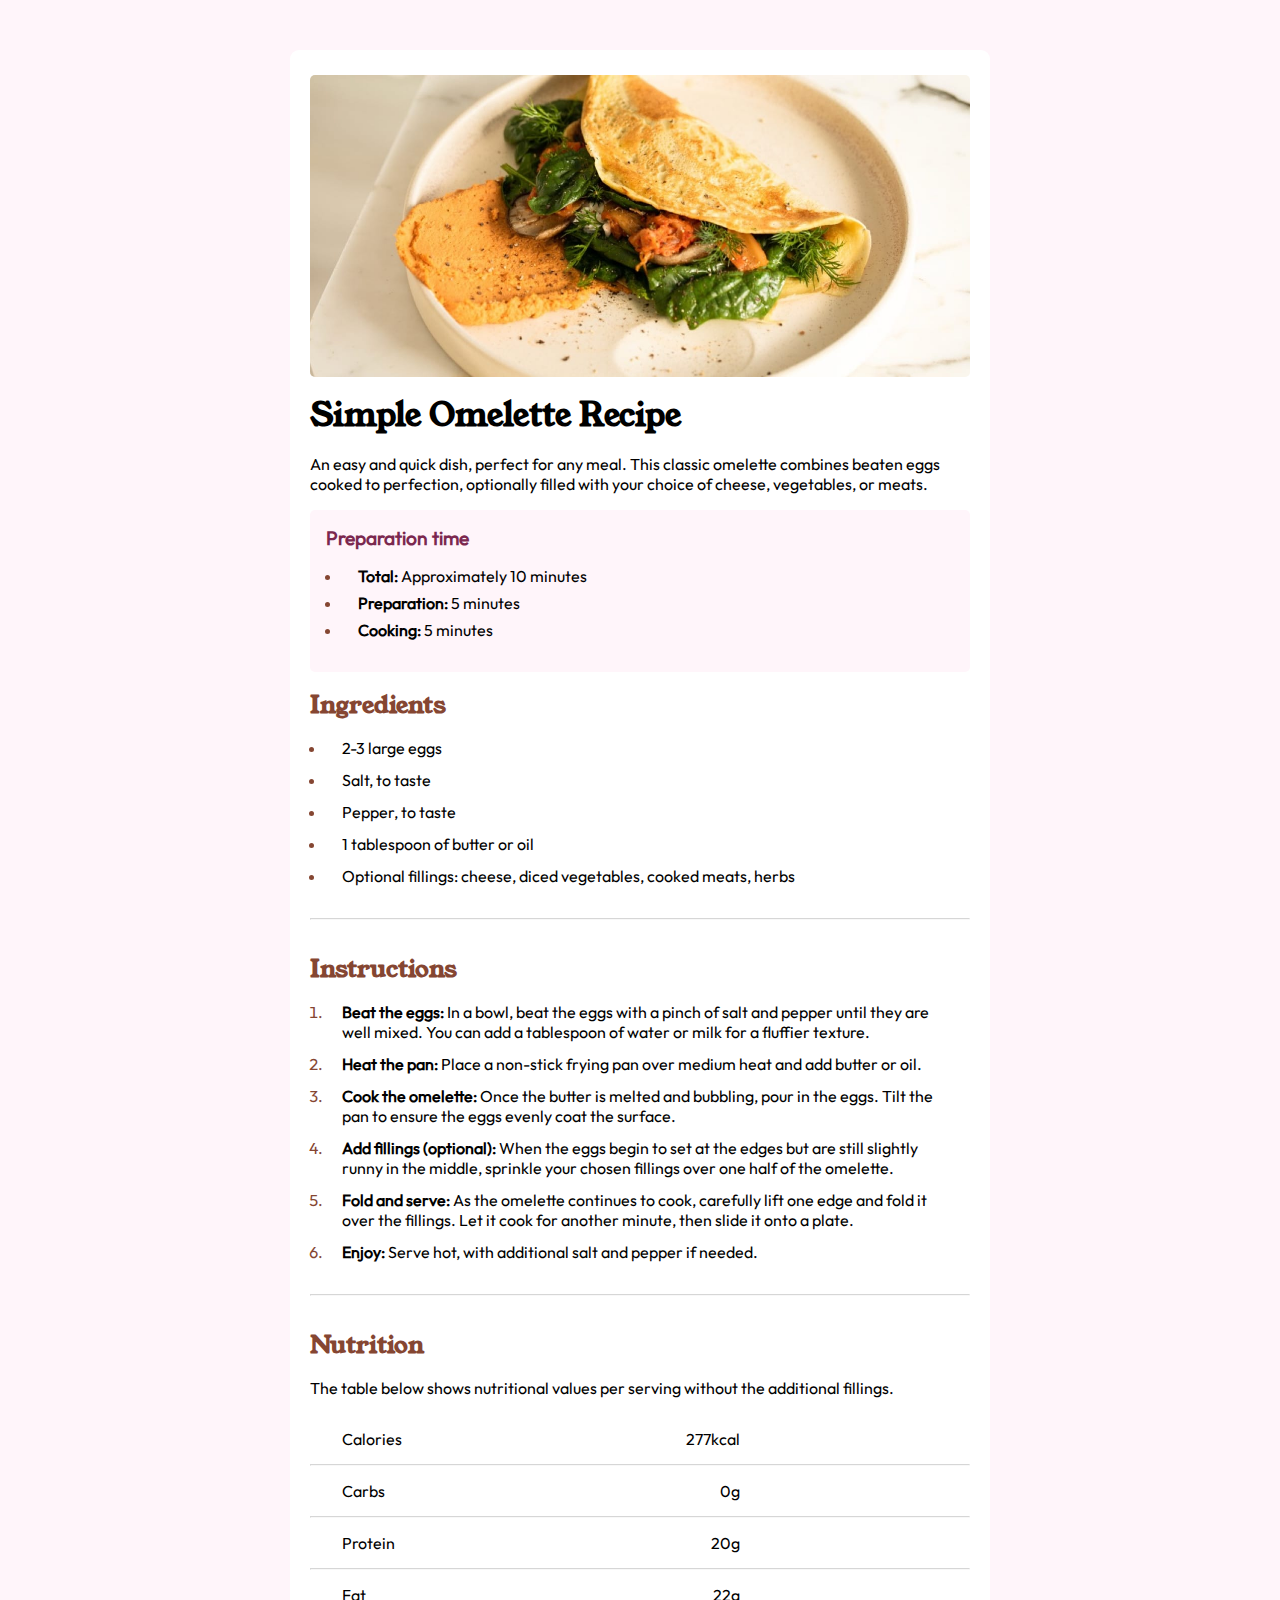
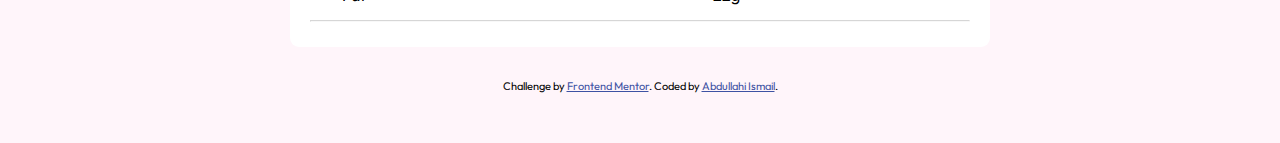
==== recipe-page-main/index.html @ 3974b15c "Completed the recipe-page challenge" ====
<!DOCTYPE html>
<html lang="en">
	<head>
		<meta charset="UTF-8" />
		<meta name="viewport" content="width=device-width, initial-scale=1.0" />
		<link
			rel="icon"
			type="image/png"
			sizes="32x32"
			href="./assets/images/favicon-32x32.png" />
		<link rel="stylesheet" href="./styles/style.css" />
		<title>Frontend Mentor | Recipe page</title>
	</head>
	<body>
		<main>
			<!-- Header -->
			<header>
				<div class="hero-image">
					<img
						src="./assets/images/image-omelette.jpeg"
						alt="image-omelette" />
				</div>
				<h2>Simple Omelette Recipe</h2>
				<p>
					An easy and quick dish, perfect for any meal. This classic
					omelette combines beaten eggs cooked to perfection,
					optionally filled with your choice of cheese, vegetables, or
					meats.
				</p>
			</header>

			<!-- Preparation -->
			<div class="preparation">
				<h4>Preparation time</h4>
				<ul>
					<li><b>Total:</b> Approximately 10 minutes</li>
					<li><b>Preparation:</b> 5 minutes</li>
					<li><b>Cooking:</b> 5 minutes</li>
				</ul>
			</div>

			<!-- Ingredients -->
			<div class="ingredients">
				<h3>Ingredients</h3>
				<ul>
					<li>2-3 large eggs</li>
					<li>Salt, to taste</li>
					<li>Pepper, to taste</li>
					<li>1 tablespoon of butter or oil</li>
					<li>
						Optional fillings: cheese, diced vegetables, cooked
						meats, herbs
					</li>
				</ul>
				<hr />
			</div>

			<!-- Instructions -->
			<div class="instructions">
				<h3>Instructions</h3>
				<ol>
					<li>
						<b>Beat the eggs:</b> In a bowl, beat the eggs with a
						pinch of salt and pepper until they are well mixed. You
						can add a tablespoon of water or milk for a fluffier
						texture.
					</li>
					<li>
						<b>Heat the pan:</b> Place a non-stick frying pan over
						medium heat and add butter or oil.
					</li>
					<li>
						<b>Cook the omelette:</b> Once the butter is melted and
						bubbling, pour in the eggs. Tilt the pan to ensure the
						eggs evenly coat the surface.
					</li>
					<li>
						<b>Add fillings (optional):</b> When the eggs begin to
						set at the edges but are still slightly runny in the
						middle, sprinkle your chosen fillings over one half of
						the omelette.
					</li>
					<li>
						<b>Fold and serve:</b> As the omelette continues to
						cook, carefully lift one edge and fold it over the
						fillings. Let it cook for another minute, then slide it
						onto a plate.
					</li>
					<li>
						<b>Enjoy:</b> Serve hot, with additional salt and pepper
						if needed.
					</li>
				</ol>
				<hr />
			</div>

			<!-- Nutrition -->
			<div class="nutrition">
				<h3>Nutrition</h3>
				<p>
					The table below shows nutritional values per serving without
					the additional fillings.
				</p>
				<div class="nutrition-table">
					<div class="nutrition-class">
						<span class="nutrition-key">Calories</span>
						<span class="nutrition-value">277kcal</span>
					</div>
					<hr />
					<div class="nutrition-class">
						<span class="nutrition-key">Carbs</span>
						<span class="nutrition-value">0g</span>
					</div>
					<hr />
					<div class="nutrition-class">
						<span class="nutrition-key">Protein</span>
						<span class="nutrition-value">20g</span>
					</div>
					<hr />
					<div class="nutrition-class">
						<span class="nutrition-key">Fat</span>
						<span class="nutrition-value">22g</span>
					</div>
					<hr />
				</div>
			</div>
		</main>

		<div class="attribution">
			Challenge by
			<a
				href="https://www.frontendmentor.io?ref=challenge"
				target="_blank"
				>Frontend Mentor</a
			>. Coded by
			<a href="https://www.frontendmentor.io/profile/M1RAK"
				>Abdullahi Ismail</a
			>.
		</div>
	</body>
</html>
---- recipe-page-main/styles/style.css ----
* {
  margin: 0;
  padding: 0;
  box-sizing: border-box;
}

:root {
  --Nutmeg: hsl(14, 45%, 36%);
  --Dark-Raspberry: hsl(332, 51%, 32%);
  --White: hsl(0, 0%, 100%);
  --Rose-White: hsl(330, 100%, 98%);
  --Eggshell: hsl(30, 54%, 90%);
  --Light-Grey: hsl(30, 18%, 87%);
  --Wenge-Brown: hsl(30, 10%, 34%);
  --Dark-Charcoal: hsl(24, 5%, 18%);
}
@font-face {
  font-family: "Young Serif";
  src: url("../assets/fonts/young-serif/YoungSerif-Regular.ttf");
}
@font-face {
  font-family: "Outfit-Regular";
  src: url("../assets/fonts/outfit/static/Outfit-Regular.ttf");
}
@font-face {
  font-family: "Outfit-Medium";
  src: url("../assets/fonts/outfit/static/Outfit-Medium.ttf");
}
@font-face {
  font-family: "Outfit-Semibold";
  src: url("../assets/fonts/outfit/static/Outfit-SemiBold.ttf");
}

h2,
h3 {
  font-family: "Young Serif";
}

h2 {
  font-size: 2rem;
}

h3 {
  font-size: 1.5rem;
  color: var(--Nutmeg);
}

h4 {
  font-size: 1.2rem;
}

body {
  font-family: "Outfit-Regular";
  font-size: 16px;
  padding: 50px 0;
  background-color: var(--Rose-White);
}

main {
  margin: 0 auto;
  max-width: 700px;
  padding: 25px 20px;
  background-color: var(--White);
  border-radius: 9px;
}

header h2 {
  margin: 1rem 0;
}
header .hero-image {
  width: 100%;
  display: flex;
  justify-content: center;
}
header .hero-image img {
  width: 100%;
  border-radius: 5px;
}

.preparation {
  margin: 1rem 0;
  padding: 1rem;
  background-color: var(--Rose-White);
  border-radius: 5px;
}
.preparation h4 {
  color: var(--Dark-Raspberry);
}
.preparation ul {
  margin: 1rem;
}
.preparation ul li {
  padding-left: 1rem;
  margin: 0.45rem 0;
}
.preparation ul li::marker {
  color: var(--Nutmeg);
}

.ingredients ul {
  margin: 1rem;
}
.ingredients ul li {
  padding-left: 1rem;
  margin: 0.75rem 0;
}
.ingredients ul li::marker {
  color: var(--Nutmeg);
}
.ingredients hr {
  margin-top: 2rem;
  color: var(--Light-Grey);
  opacity: 0.4;
}

.instructions {
  margin-top: 2rem;
}
.instructions ol {
  margin: 1rem;
}
.instructions ol li {
  margin: 0.75rem 0;
  padding-left: 1rem;
}
.instructions ol li::marker {
  color: var(--Nutmeg);
}
.instructions hr {
  margin-top: 2rem;
  color: var(--Light-Grey);
  opacity: 0.4;
}

.nutrition h3 {
  margin-top: 2rem;
  margin-bottom: 1rem;
}
.nutrition-table {
  margin-top: 1rem;
  width: 100%;
}
.nutrition-table hr {
  color: var(--Light-Grey);
  opacity: 0.4;
}
.nutrition-class {
  height: 50px;
  width: 70%;
  padding: 0 2rem;
  display: flex;
  justify-content: space-between;
  align-items: center;
  gap: 50%;
}

.attribution {
  margin-top: 2rem;
  font-size: 11px;
  text-align: center;
}
.attribution a {
  color: hsl(228, 45%, 44%);
}
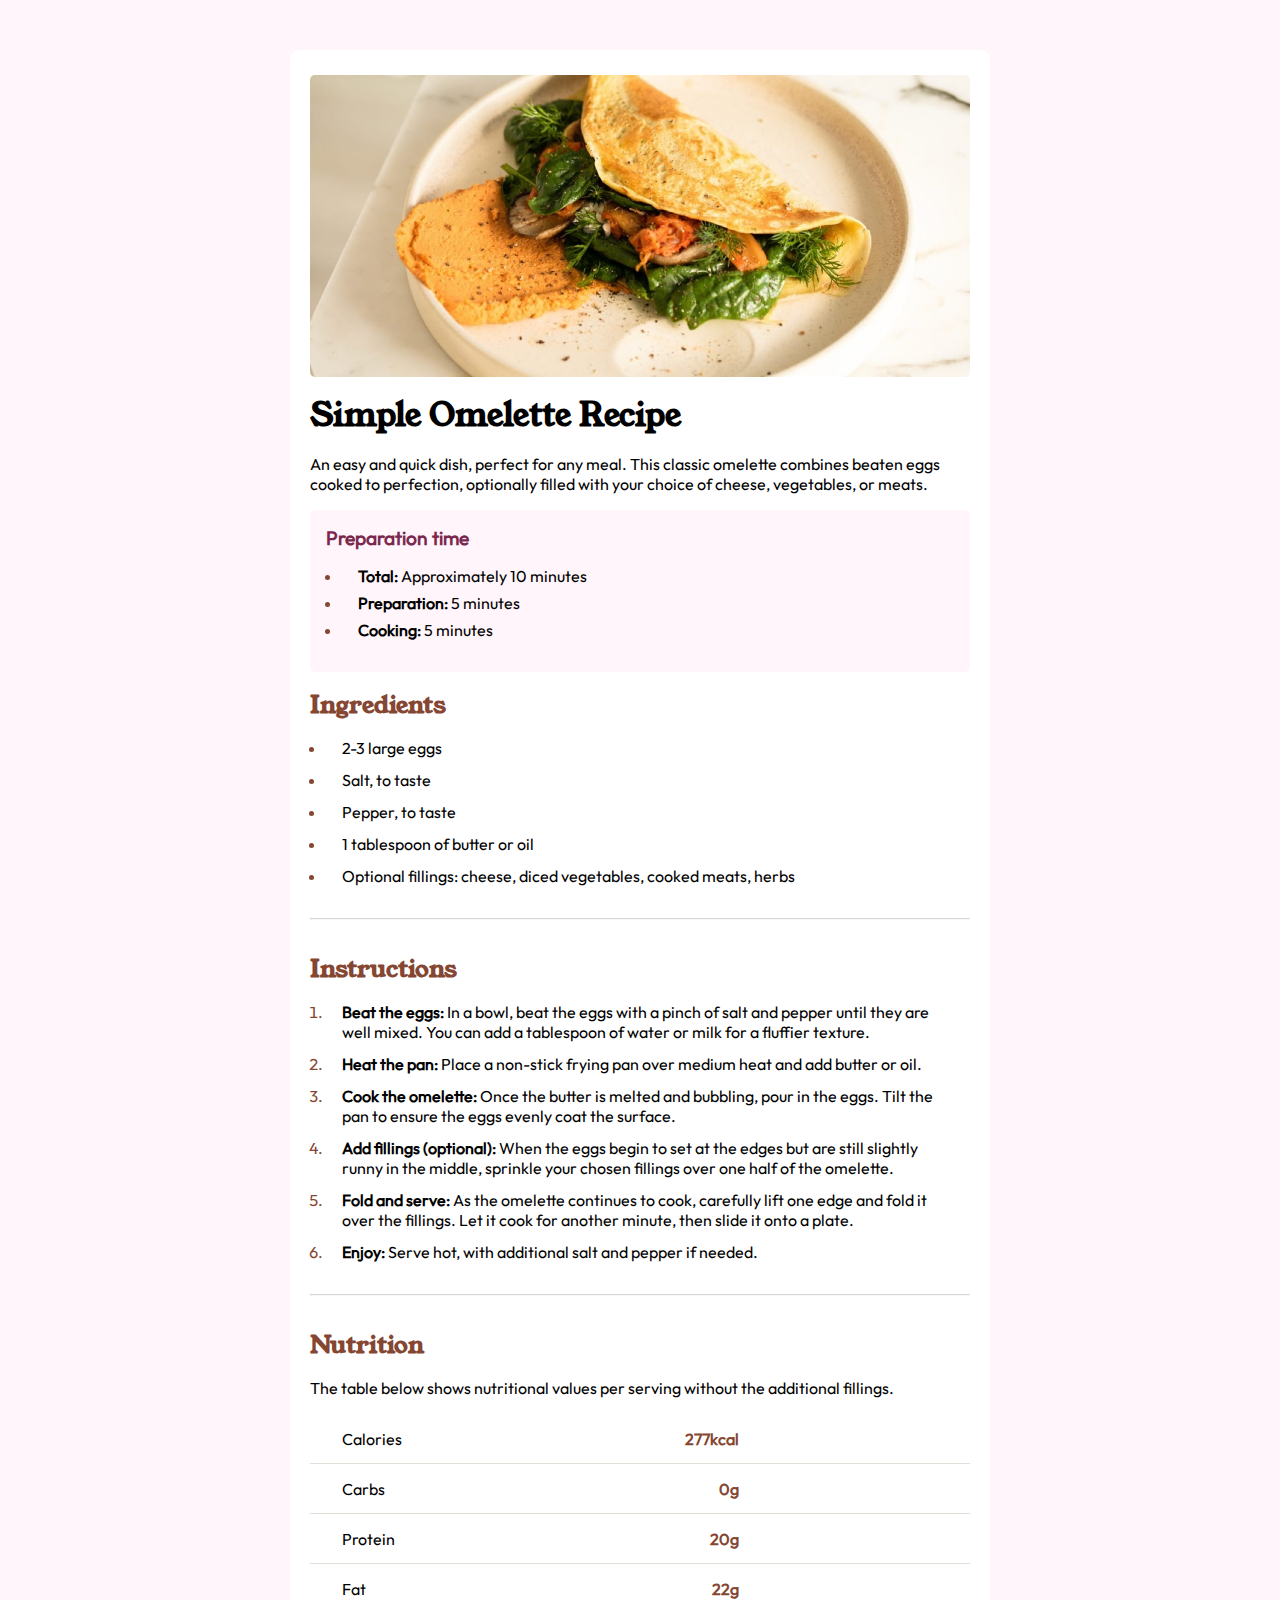
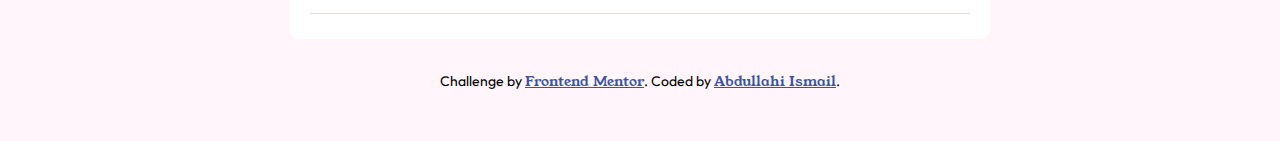
==== commit 2ba45c02: "updated the styles.css" ====
--- a/recipe-page-main/index.html
+++ b/recipe-page-main/index.html
@@ -106,22 +106,22 @@
 						<span class="nutrition-key">Calories</span>
 						<span class="nutrition-value">277kcal</span>
 					</div>
-					<hr />
+					
 					<div class="nutrition-class">
 						<span class="nutrition-key">Carbs</span>
 						<span class="nutrition-value">0g</span>
 					</div>
-					<hr />
+
 					<div class="nutrition-class">
 						<span class="nutrition-key">Protein</span>
 						<span class="nutrition-value">20g</span>
 					</div>
-					<hr />
+
 					<div class="nutrition-class">
 						<span class="nutrition-key">Fat</span>
 						<span class="nutrition-value">22g</span>
 					</div>
-					<hr />
+
 				</div>
 			</div>
 		</main>
--- a/recipe-page-main/styles/style.css
+++ b/recipe-page-main/styles/style.css
@@ -20,15 +20,15 @@
 }
 @font-face {
   font-family: "Outfit-Regular";
-  src: url("../assets/fonts/outfit/static/Outfit-Regular.ttf");
+  src: url("../assets/fonts/outfit/Outfit-Regular.ttf");
 }
 @font-face {
   font-family: "Outfit-Medium";
-  src: url("../assets/fonts/outfit/static/Outfit-Medium.ttf");
+  src: url("../assets/fonts/outfit/Outfit-Medium.ttf");
 }
 @font-face {
   font-family: "Outfit-Semibold";
-  src: url("../assets/fonts/outfit/static/Outfit-SemiBold.ttf");
+  src: url("../assets/fonts/outfit/Outfit-SemiBold.ttf");
 }
 
 h2,
@@ -140,25 +140,46 @@
   margin-top: 1rem;
   width: 100%;
 }
-.nutrition-table hr {
-  color: var(--Light-Grey);
-  opacity: 0.4;
-}
 .nutrition-class {
   height: 50px;
-  width: 70%;
-  padding: 0 2rem;
+  padding-left: 2rem;
+  padding-right: 35%;
   display: flex;
   justify-content: space-between;
   align-items: center;
-  gap: 50%;
+  text-align: start;
+  border-bottom: 1px solid var(--Light-Grey);
+}
+.nutrition-value {
+  font-weight: bold;
+  color: var(--Nutmeg);
 }
 
 .attribution {
   margin-top: 2rem;
-  font-size: 11px;
+  font-size: 14px;
   text-align: center;
 }
 .attribution a {
   color: hsl(228, 45%, 44%);
+  font-family: "Young Serif";
+}
+
+@media (max-width: 475px) {
+  h2 {
+    font-size: 1.5rem;
+  }
+  h3 {
+    font-size: 1.25rem;
+    color: var(--Nutmeg);
+  }
+  h4 {
+    font-size: 1.1rem;
+  }
+  body {
+    font-size: 14px;
+  }
+  .nutrition-class {
+    padding-right: 10%;
+  }
 }